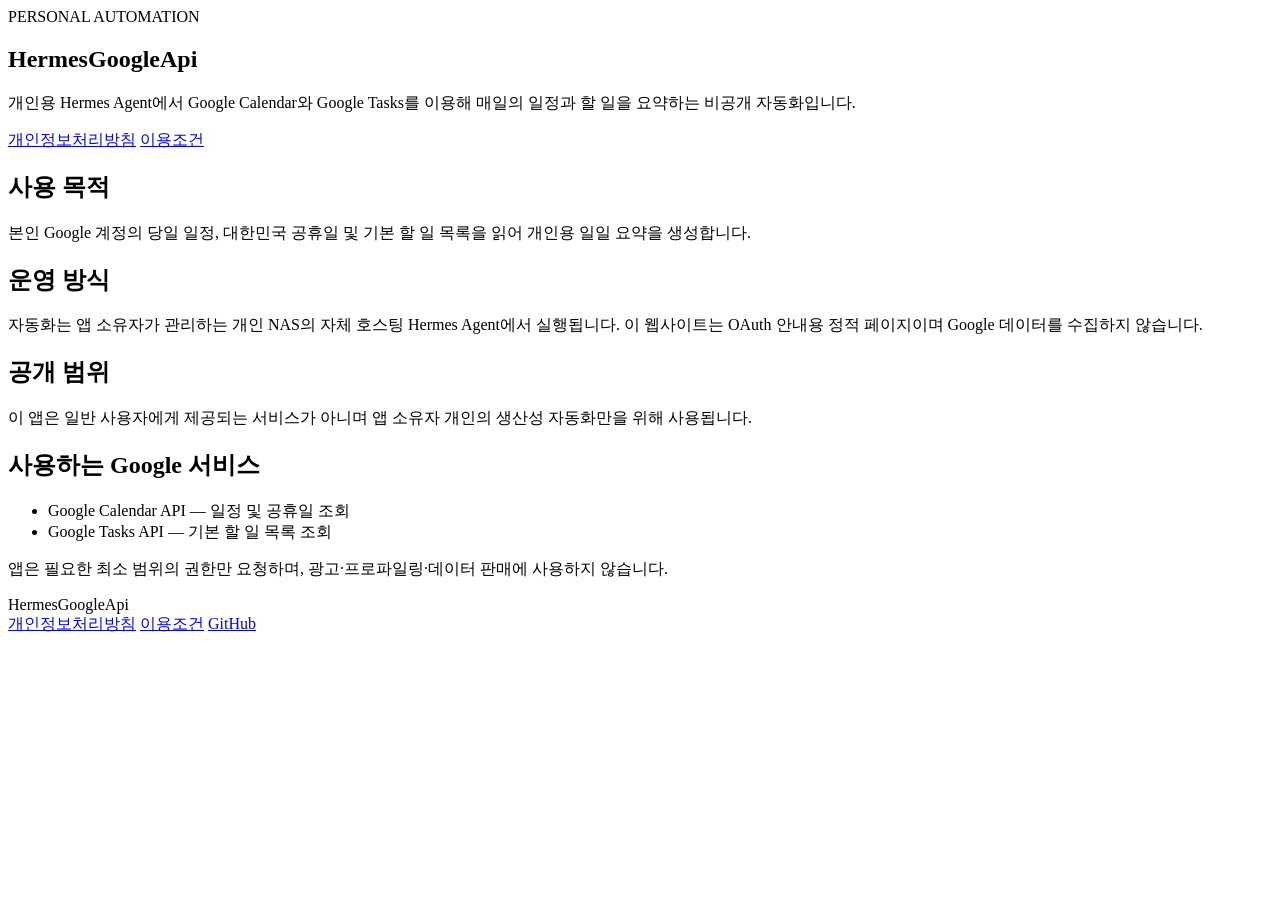
==== index.html @ 765d6c38 "Add HermesGoogleApi homepage" ====
<!doctype html>
<html lang="ko">
<head>
  <meta charset="utf-8">
  <meta name="viewport" content="width=device-width, initial-scale=1">
  <meta name="description" content="HermesGoogleApi는 개인용 Hermes Agent가 Google Calendar와 Google Tasks를 읽어 일일 일정 요약을 만드는 자동화입니다.">
  <title>HermesGoogleApi</title>
  <link rel="stylesheet" href="style.css">
</head>
<body>
  <main class="shell">
    <section class="hero">
      <span class="eyebrow">PERSONAL AUTOMATION</span>
      <h1>HermesGoogleApi</h1>
      <p class="lead">개인용 Hermes Agent에서 Google Calendar와 Google Tasks를 이용해 매일의 일정과 할 일을 요약하는 비공개 자동화입니다.</p>
      <div class="actions">
        <a class="button primary" href="privacy.html">개인정보처리방침</a>
        <a class="button" href="terms.html">이용조건</a>
      </div>
    </section>

    <section class="grid" aria-label="주요 기능">
      <article class="card">
        <h2>사용 목적</h2>
        <p>본인 Google 계정의 당일 일정, 대한민국 공휴일 및 기본 할 일 목록을 읽어 개인용 일일 요약을 생성합니다.</p>
      </article>
      <article class="card">
        <h2>운영 방식</h2>
        <p>자동화는 앱 소유자가 관리하는 개인 NAS의 자체 호스팅 Hermes Agent에서 실행됩니다. 이 웹사이트는 OAuth 안내용 정적 페이지이며 Google 데이터를 수집하지 않습니다.</p>
      </article>
      <article class="card">
        <h2>공개 범위</h2>
        <p>이 앱은 일반 사용자에게 제공되는 서비스가 아니며 앱 소유자 개인의 생산성 자동화만을 위해 사용됩니다.</p>
      </article>
    </section>

    <section class="details">
      <h2>사용하는 Google 서비스</h2>
      <ul>
        <li>Google Calendar API — 일정 및 공휴일 조회</li>
        <li>Google Tasks API — 기본 할 일 목록 조회</li>
      </ul>
      <p>앱은 필요한 최소 범위의 권한만 요청하며, 광고·프로파일링·데이터 판매에 사용하지 않습니다.</p>
    </section>

    <footer>
      <span>HermesGoogleApi</span>
      <nav aria-label="법적 문서">
        <a href="privacy.html">개인정보처리방침</a>
        <a href="terms.html">이용조건</a>
        <a href="https://github.com/lhhriano/hermes-google-api">GitHub</a>
      </nav>
    </footer>
  </main>
</body>
</html>
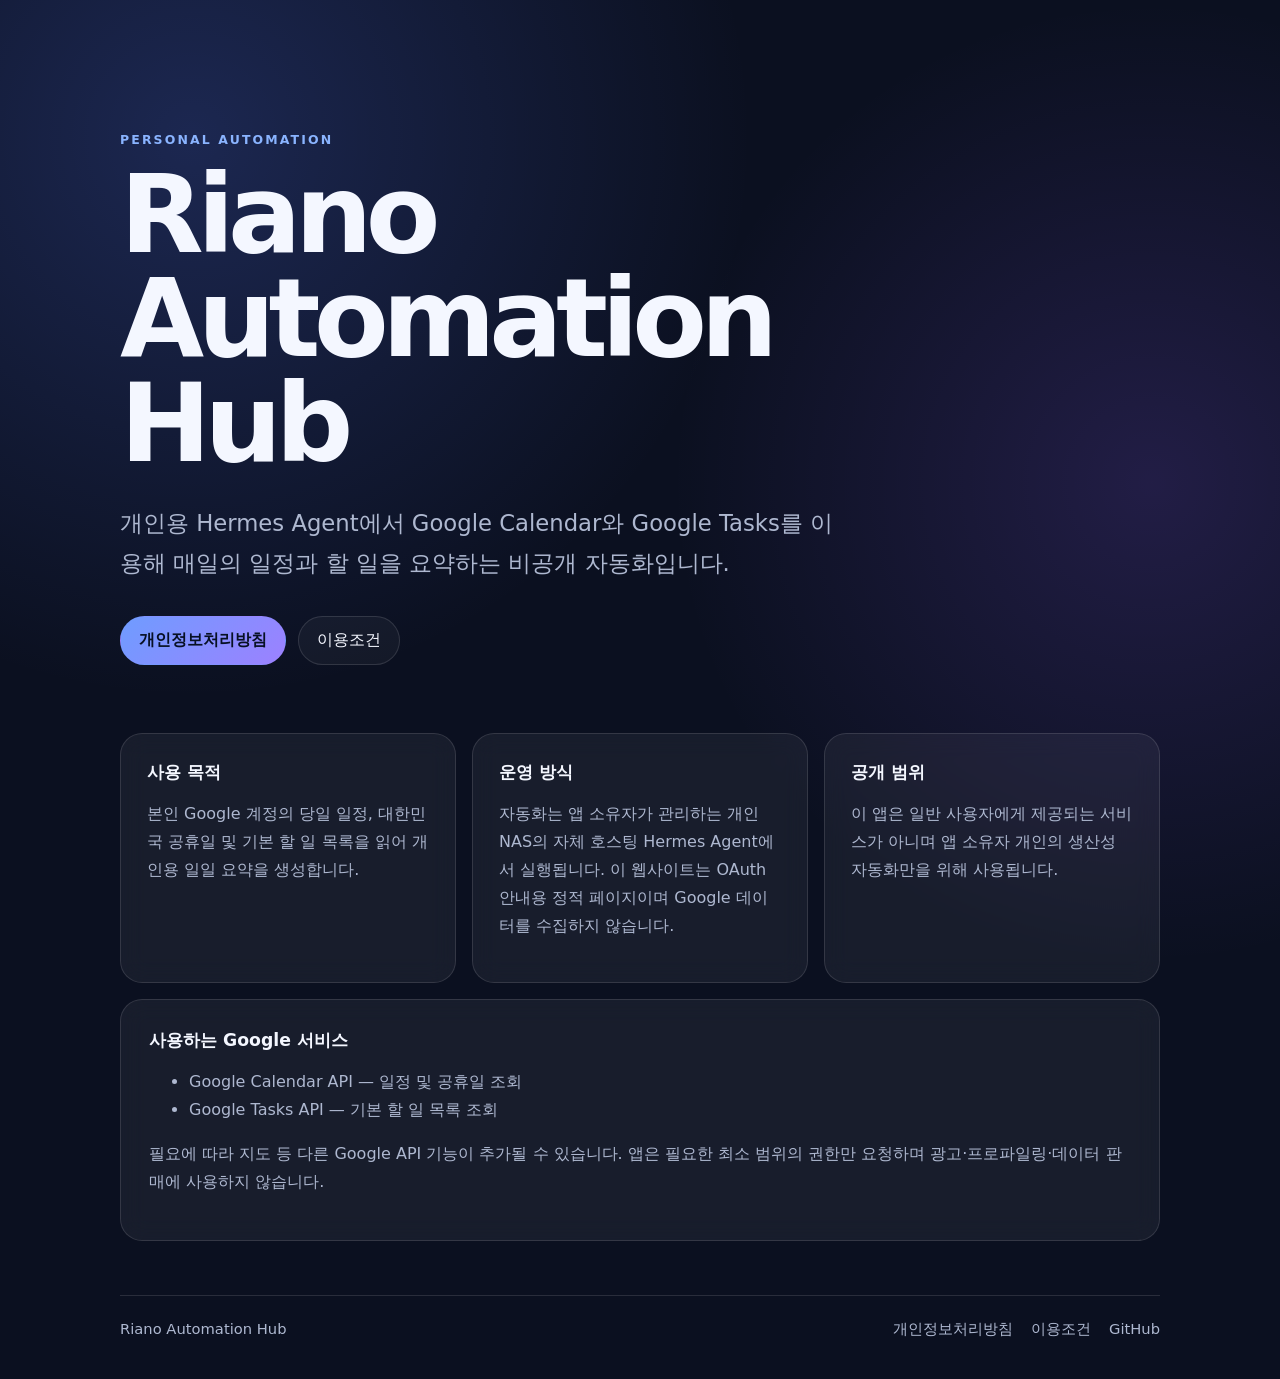
==== commit 2fae4624: "Rename site to Riano Automation Hub" ====
--- a/index.html
+++ b/index.html
@@ -3,15 +3,15 @@
 <head>
   <meta charset="utf-8">
   <meta name="viewport" content="width=device-width, initial-scale=1">
-  <meta name="description" content="HermesGoogleApi는 개인용 Hermes Agent가 Google Calendar와 Google Tasks를 읽어 일일 일정 요약을 만드는 자동화입니다.">
-  <title>HermesGoogleApi</title>
+  <meta name="description" content="Riano Automation Hub는 개인용 Hermes Agent가 Google Calendar와 Google Tasks를 읽어 일일 일정 요약을 만드는 자동화입니다.">
+  <title>Riano Automation Hub</title>
   <link rel="stylesheet" href="style.css">
 </head>
 <body>
   <main class="shell">
     <section class="hero">
       <span class="eyebrow">PERSONAL AUTOMATION</span>
-      <h1>HermesGoogleApi</h1>
+      <h1>Riano Automation Hub</h1>
       <p class="lead">개인용 Hermes Agent에서 Google Calendar와 Google Tasks를 이용해 매일의 일정과 할 일을 요약하는 비공개 자동화입니다.</p>
       <div class="actions">
         <a class="button primary" href="privacy.html">개인정보처리방침</a>
@@ -40,11 +40,11 @@
         <li>Google Calendar API — 일정 및 공휴일 조회</li>
         <li>Google Tasks API — 기본 할 일 목록 조회</li>
       </ul>
-      <p>앱은 필요한 최소 범위의 권한만 요청하며, 광고·프로파일링·데이터 판매에 사용하지 않습니다.</p>
+      <p>필요에 따라 지도 등 다른 Google API 기능이 추가될 수 있습니다. 앱은 필요한 최소 범위의 권한만 요청하며 광고·프로파일링·데이터 판매에 사용하지 않습니다.</p>
     </section>
 
     <footer>
-      <span>HermesGoogleApi</span>
+      <span>Riano Automation Hub</span>
       <nav aria-label="법적 문서">
         <a href="privacy.html">개인정보처리방침</a>
         <a href="terms.html">이용조건</a>
--- a/style.css
+++ b/style.css
@@ -0,0 +1,46 @@
+:root {
+  color-scheme: dark;
+  --bg: #0b1020;
+  --panel: rgba(255,255,255,.055);
+  --line: rgba(255,255,255,.12);
+  --text: #f4f7ff;
+  --muted: #aeb8d0;
+  --accent: #8ab4ff;
+  --accent-2: #b8a5ff;
+}
+* { box-sizing: border-box; }
+html { font-family: Inter, ui-sans-serif, system-ui, -apple-system, BlinkMacSystemFont, "Segoe UI", sans-serif; background: var(--bg); color: var(--text); }
+body { margin: 0; min-height: 100vh; background:
+  radial-gradient(circle at 15% 10%, rgba(88,122,255,.22), transparent 35rem),
+  radial-gradient(circle at 90% 35%, rgba(146,94,255,.17), transparent 30rem),
+  var(--bg); }
+a { color: var(--accent); }
+.shell { width: min(1040px, calc(100% - 40px)); margin: 0 auto; padding: 84px 0 40px; }
+.hero { max-width: 790px; padding: 48px 0 68px; }
+.eyebrow { display: block; margin-bottom: 16px; color: var(--accent); font-size: .78rem; font-weight: 800; letter-spacing: .17em; }
+h1 { margin: 0; font-size: clamp(3rem, 9vw, 6.8rem); line-height: .96; letter-spacing: -.06em; }
+.lead { max-width: 720px; margin: 28px 0 0; color: var(--muted); font-size: clamp(1.1rem, 2.4vw, 1.42rem); line-height: 1.75; }
+.actions { display: flex; flex-wrap: wrap; gap: 12px; margin-top: 32px; }
+.button { display: inline-flex; padding: 13px 18px; border: 1px solid var(--line); border-radius: 999px; color: var(--text); text-decoration: none; background: rgba(255,255,255,.04); }
+.button.primary { border-color: transparent; background: linear-gradient(135deg, #6f9cff, #9c81ff); color: #071024; font-weight: 800; }
+.grid { display: grid; grid-template-columns: repeat(3, 1fr); gap: 16px; }
+.card, .details, .document section { border: 1px solid var(--line); border-radius: 22px; background: var(--panel); backdrop-filter: blur(12px); }
+.card { padding: 26px; }
+.card h2, .details h2, .document section h2 { margin-top: 0; font-size: 1.08rem; }
+.card p, .details p, .details li, .document p, .document li { color: var(--muted); line-height: 1.75; }
+.details { margin-top: 16px; padding: 28px; }
+footer { display: flex; justify-content: space-between; gap: 24px; margin-top: 54px; padding-top: 24px; border-top: 1px solid var(--line); color: var(--muted); font-size: .92rem; }
+footer nav { display: flex; flex-wrap: wrap; gap: 18px; }
+footer a { color: var(--muted); text-decoration: none; }
+.document { max-width: 820px; }
+.document-header { margin-bottom: 40px; }
+.document-header h1 { margin-top: 14px; font-size: clamp(2.8rem, 7vw, 5rem); }
+.document-header p { color: var(--muted); }
+.back { display: inline-block; margin-bottom: 46px; text-decoration: none; }
+.document section { margin: 14px 0; padding: 26px 28px; }
+@media (max-width: 760px) {
+  .shell { width: min(100% - 28px, 1040px); padding-top: 48px; }
+  .hero { padding-top: 28px; }
+  .grid { grid-template-columns: 1fr; }
+  footer { flex-direction: column; }
+}
